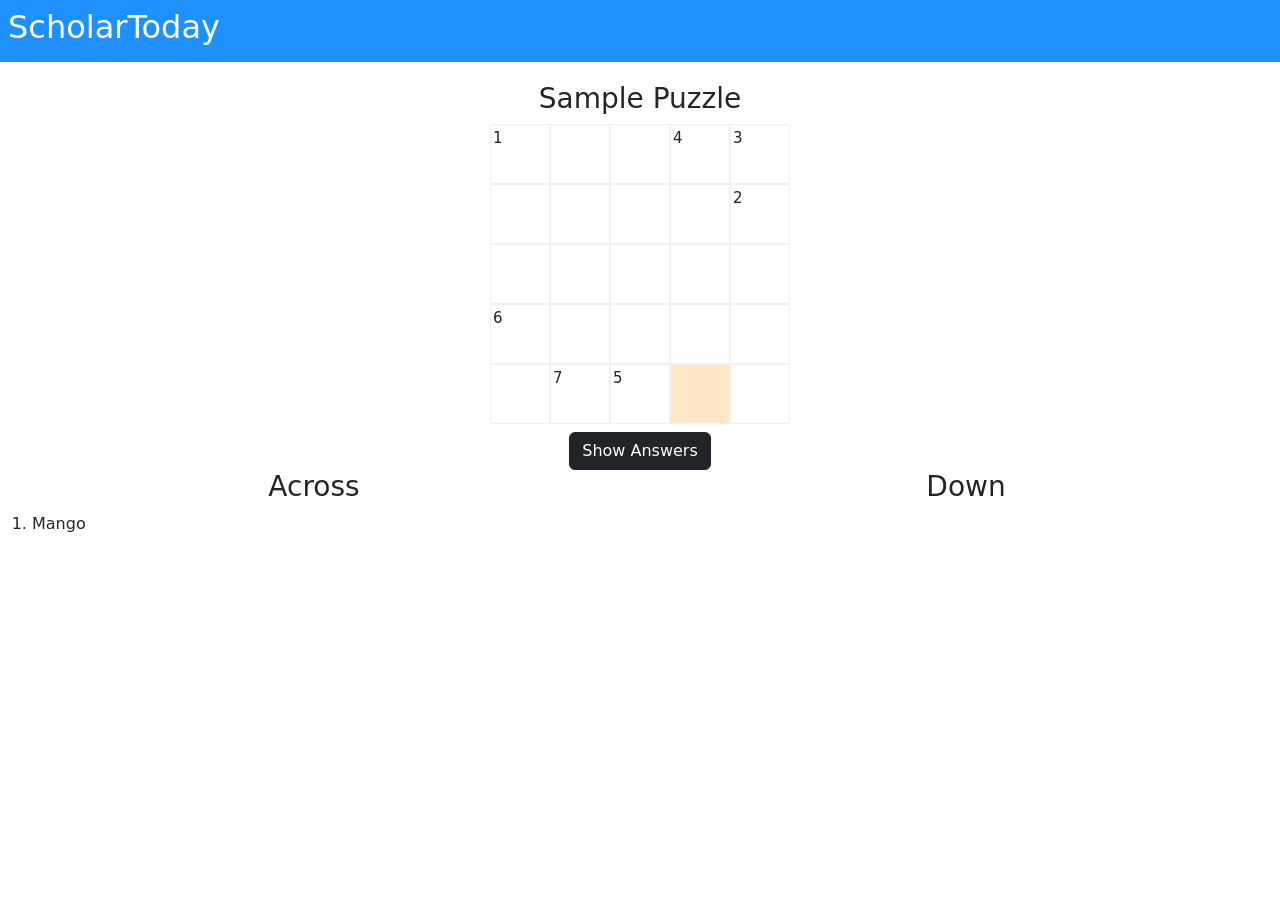
==== index.html @ 265128e6 "tenth commit" ====
<!DOCTYPE html>
<html>
    <head>
        <title>KRC</title>
        <link rel="stylesheet" href="home.css" type="text/css">
  <meta charset="utf-8">
  <meta name="viewport" content="width=device-width, initial-scale=1">
  <link href="https://cdn.jsdelivr.net/npm/bootstrap@5.1.2/dist/css/bootstrap.min.css" rel="stylesheet">
  <script src="https://cdn.jsdelivr.net/npm/bootstrap@5.1.2/dist/js/bootstrap.bundle.min.js"></script>
    </head>
    <body style="padding: 0;">
        <div class="header  p-2 text-white" >
            <h2>ScholarToday</h2>
        </div>
        <div id="puzzle" >
            <div id="title"  style="margin: auto;">
                <center><h3>Sample Puzzle</h3></center>
            </div>
            <div id="box-container" style="margin: auto;">

            </div>
            <div>
                <center>
                    <button class="btn btn-dark mt-2" onclick="fill()">Show Answers</button>
                </center>
            </div>
        </div>
        <div class="row">
            <div class="col">
                <div>
                    <center><h3>Across</h3></center>
                </div>
                <div>
                    <ol>
                        <li>Mango</li>
                    </ol>
                </div>
            </div>
            <div class="col">
                <div>
                    <center><h3>Down</h3></center>
                </div>
            </div>
        </div>
    </body>
    <script type="text/javascript">
        
        var data=[['c','r','o','s','s'],['o','o','g','o','l'],['u','t','n','u','e'],['g','o','a','l','e'],['h','m','m','-','p']];
        var nums=[[0,0,1],[0,3,4],[0,4,3],[1,4,2],[3,0,6],[4,1,7],[4,2,5]];
        var rows=5;
        var cols=5;
        var correct=1;
        var boxContainer=document.getElementById("box-container");
        var colors=["#ffe7c7","#acddde","#e1f8dc","#fef8dd","#ecafb4","#cddf97"];
        boxContainer.style.width="300px";
        boxContainer.style.height="300px";
        for(var i=0;i<rows;i++)
        {
            let rowdiv=document.createElement("div");
            rowdiv.style.display="flex";   
        for(var j=0;j<cols;j++)
        {
            let coldiv=document.createElement("div");
            let input=document.createElement("input");
            let span=document.createElement("span");
            span.style.fontSize="15px";
            span.style.position="absolute";
            span.style.left="2px";
            span.style.top="2px";
            coldiv.style.border="1px solid #f1f1f1";
            span.style.width="20px";
            span.style.height="20px";
            coldiv.style.width=(boxContainer.style.width.slice(0,3)/cols)+"px";
            coldiv.style.height=(boxContainer.style.height.slice(0,3)/rows)+"px";
            span.style.position="absolute";
            span.style.right="2px";
            span.style.bottom="2px";
            input.style.width="100%";
            input.style.border="none";
            input.setAttribute("type","text");
            input.setAttribute("onclick","this.select()");
            if(data[i][j]=='-')
            {
                let color= colors[Math.floor((Math.random() * 6) + 0)];
                coldiv.style.backgroundColor=color;
                input.setAttribute("disabled","true");
                input.style.backgroundColor=color;
            }
            else 
            {
                //input.value=data[i][j];
                //span.innerText="1";
                input.setAttribute("required","true");
                input.style.backgroundColor="white";
                
            }
            for(var c=0;c<nums.length;c++)
            {
                if(nums[c][0]==i && nums[c][1]==j )
                {
                    span.innerText=nums[c][2];

                }
            }
            coldiv.style.fontSize="20px";
            coldiv.style.position="relative";
            coldiv.style.padding="15px";
            coldiv.appendChild(span);
            coldiv.appendChild(input);
            coldiv.setAttribute("class","colbox");
            
            input.setAttribute("maxlength","1");
            input.setAttribute("minlength","1");
            input.setAttribute("onchange","checkbox(this,"+i+","+j+")");
            rowdiv.appendChild(coldiv);

        }
        boxContainer.appendChild(rowdiv);
        }
        // center=document.createElement("center");
        // button=document.createElement("button");
        // center.appendChild(button);
        // button.innerText="Submit Answers";
        // button.style.margin="20px 0px";
        // button.style.backgroundColor="black";
        // button.style.color="white";
        // button.style.border="none";
        // button.style.padding="10px";
        // button.style.borderRadius="15px";
        // button.style.display="none";
        // button.setAttribute("type","submit");
        //button.onclick=checkanswers()
        //boxContainer.appendChild(center);
        
        function checkbox(ele,x,y)
        {
            let v=ele.value.toLowerCase()
            if(v !=data[x][y])
            {
                ele.parentNode.style.backgroundColor="red";
                ele.parentNode.style.color="white";
                ele.style.backgroundColor="red";
                ele.style.color="white";
                correct=0;

            }
            else 
            {
                ele.parentNode.style.backgroundColor="green";
                ele.parentNode.style.color="white";
                ele.style.backgroundColor="green";
                ele.style.color="white";
                correct=1;

            }
            ele.value=v;
        }
        function fill()
        {
            let rownodes = boxContainer.childNodes;
            // console.log(rownodes.innerHTML);
            // console.log(rownodes[5]);
            // console.log(rownodes[5].childNodes);
            // colnodes=rownodes[5].childNodes;
            // console.log(colnodes[0]);
            for(var i=0;i<rows+1;i++)
            {
                
                let colnodes=rownodes[i+1].childNodes;
                for(var j=0;j<cols;j++)
                {
                    spaninputNode=colnodes[j].childNodes;
                    if(data[i][j] != "-")
                    {
                        spaninputNode[1].value=data[i][j];
                    }
                    
                }
            }
        }
        // setInterval(()=>{
        //     console.log(correct);
        //     if(correct==0)
        // {
        // button.style.display="none";

        // }
        // else{
        //     button.style.display="block";

        // }
        // },1000);
        
        // function checkanswers()
        // {
        //     var t=0,f=0;
        //     for(var i=0;i<rows;i++)
        //     {
        //         for(var j=0;j<cols;j++)
        //         {
        //             if(data[i][j]=="-")
        //             {
        //                 continue;
        //             }
        //             else 
        //             {

        //             }
        //         }
        //     }
        // }
    </script>
</html>
---- home.css ----
@media screen and (max-width:768px)
{
    
.header
{
/* box-shadow: 0px 10px #f3f3f3; */
background-color: #00b8e6;
width: 100%;
}
}
.header
{
/* box-shadow: 0px 10px #f3f3f3; */
background-color: dodgerblue;
width: 100%;
}
.rows
{
    display: flex;

}
#box-container
{

}
#puzzle
{
    padding-top: 20px;
}
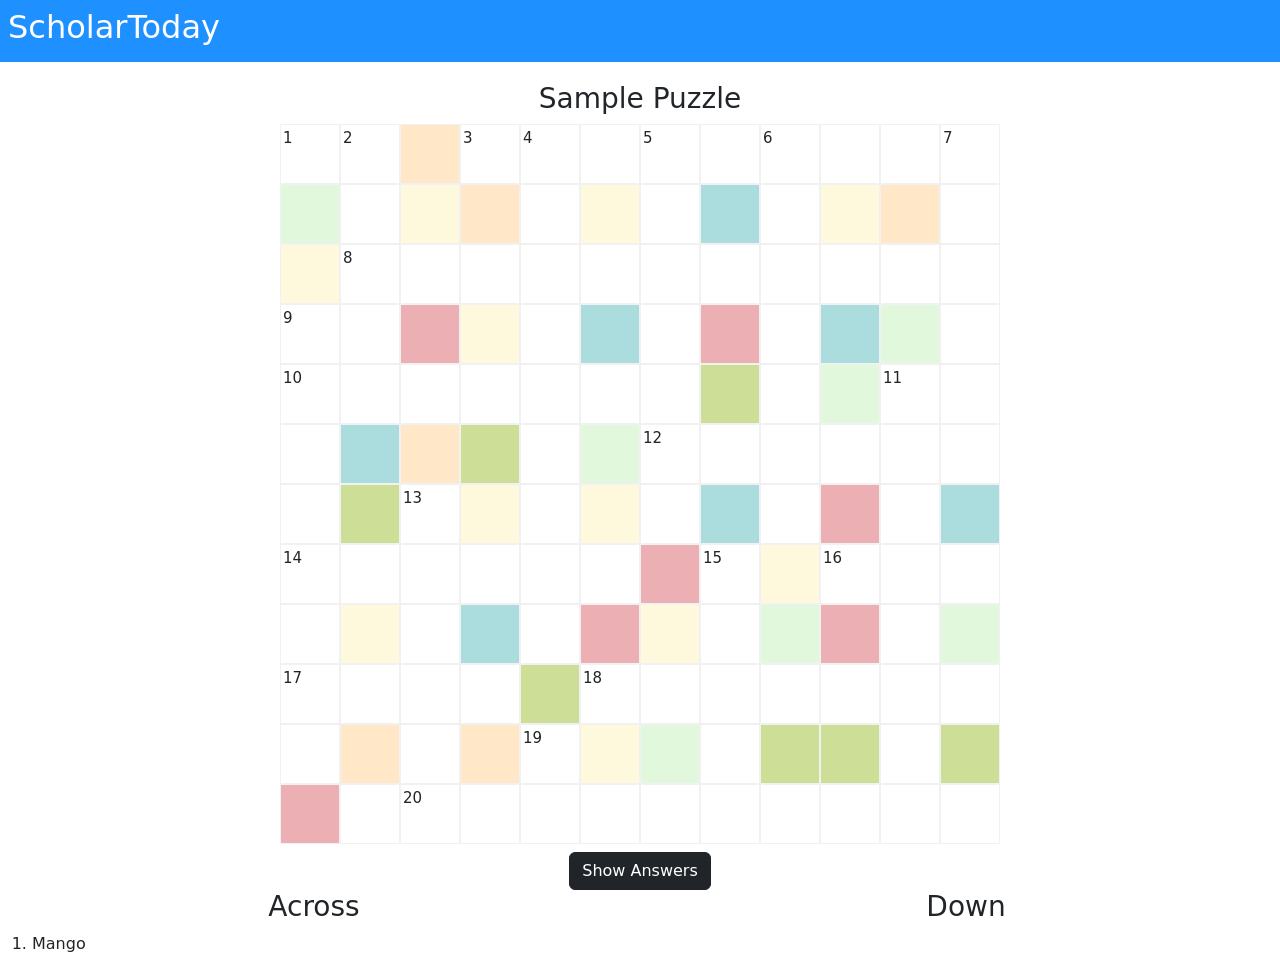
==== commit 1b397d19: "11 commit" ====
--- a/index.html
+++ b/index.html
@@ -12,19 +12,24 @@
         <div class="header  p-2 text-white" >
             <h2>ScholarToday</h2>
         </div>
-        <div id="puzzle" >
+        <form id="puzzle" >
             <div id="title"  style="margin: auto;">
                 <center><h3>Sample Puzzle</h3></center>
             </div>
             <div id="box-container" style="margin: auto;">
 
             </div>
+            <!-- <div>
+                <center>
+                    <button class="btn btn-dark mt-2" type="button" onclick="checkanswers()">Submit Answers</button>
+                </center>
+            </div> -->
             <div>
                 <center>
-                    <button class="btn btn-dark mt-2" onclick="fill()">Show Answers</button>
+                    <button  type="button" class="btn btn-dark mt-2" onclick="fill()">Show Answers</button>
                 </center>
             </div>
-        </div>
+        </form>
         <div class="row">
             <div class="col">
                 <div>
@@ -45,15 +50,16 @@
     </body>
     <script type="text/javascript">
         
-        var data=[['c','r','o','s','s'],['o','o','g','o','l'],['u','t','n','u','e'],['g','o','a','l','e'],['h','m','m','-','p']];
-        var nums=[[0,0,1],[0,3,4],[0,4,3],[1,4,2],[3,0,6],[4,1,7],[4,2,5]];
-        var rows=5;
-        var cols=5;
+        var data=[['a','s','-','h','o','s','p','i','t','a','l','s'],['-','c','-','-','p','-','a','-','h','-','-','i'],['-','a','n','a','e','s','t','h','e','t','i','c'],['o','r','-','-','r','-','i','-','a','-','-','k'],['i','s','o','l','a','t','e','-','t','-','m'],['n','-','-','-','t','-','n','u','r','s','e','s'],['t','-','s','-','i','-','t','-','e','-','d','-'],['m','a','t','r','o','n','-','s','-','f','i','t'],['e','-','i','-','n','-','-','e','-','-','c','-'],['n','o','t','e','-','c','h','r','o','n','i','c'],['t','-','c','-','o','-','-','u','-','-','n','-'],['-','t','h','e','r','m','o','m','e','t','e','r']];
+        var nums=[[0,0,1],[0,1,2],[0,3,3],[0,4,4],[0,6,5],[0,8,6],[0,11,7],[2,1,8],[3,0,9],[4,0,10],[4,10,11],[5,6,12],[6,2,13],[7,0,14],[7,7,15],[7,9,16],[9,0,17],[9,5,18],[10,4,19],[11,2,20]];
+
+        var rows=12;
+        var cols=12;
         var correct=1;
         var boxContainer=document.getElementById("box-container");
         var colors=["#ffe7c7","#acddde","#e1f8dc","#fef8dd","#ecafb4","#cddf97"];
-        boxContainer.style.width="300px";
-        boxContainer.style.height="300px";
+        boxContainer.style.width="720px";
+        boxContainer.style.height="720px";
         for(var i=0;i<rows;i++)
         {
             let rowdiv=document.createElement("div");
@@ -88,8 +94,6 @@
             }
             else 
             {
-                //input.value=data[i][j];
-                //span.innerText="1";
                 input.setAttribute("required","true");
                 input.style.backgroundColor="white";
                 
@@ -117,21 +121,6 @@
         }
         boxContainer.appendChild(rowdiv);
         }
-        // center=document.createElement("center");
-        // button=document.createElement("button");
-        // center.appendChild(button);
-        // button.innerText="Submit Answers";
-        // button.style.margin="20px 0px";
-        // button.style.backgroundColor="black";
-        // button.style.color="white";
-        // button.style.border="none";
-        // button.style.padding="10px";
-        // button.style.borderRadius="15px";
-        // button.style.display="none";
-        // button.setAttribute("type","submit");
-        //button.onclick=checkanswers()
-        //boxContainer.appendChild(center);
-        
         function checkbox(ele,x,y)
         {
             let v=ele.value.toLowerCase()
@@ -158,11 +147,6 @@
         function fill()
         {
             let rownodes = boxContainer.childNodes;
-            // console.log(rownodes.innerHTML);
-            // console.log(rownodes[5]);
-            // console.log(rownodes[5].childNodes);
-            // colnodes=rownodes[5].childNodes;
-            // console.log(colnodes[0]);
             for(var i=0;i<rows+1;i++)
             {
                 
@@ -178,35 +162,36 @@
                 }
             }
         }
-        // setInterval(()=>{
-        //     console.log(correct);
-        //     if(correct==0)
-        // {
-        // button.style.display="none";
-
-        // }
-        // else{
-        //     button.style.display="block";
-
-        // }
-        // },1000);
         
         // function checkanswers()
         // {
-        //     var t=0,f=0;
-        //     for(var i=0;i<rows;i++)
+        //     let fl=0;
+        //     let rownodes = boxContainer.childNodes;
+            
+        //     for(var i=1;i<=rows;i++)
         //     {
+                
+        //         let colnodes=rownodes[i].childNodes;
         //         for(var j=0;j<cols;j++)
         //         {
-        //             if(data[i][j]=="-")
+        //             spaninputNode=colnodes[j].childNodes;
+        //             if(data[i-1][j] != "-")
         //             {
-        //                 continue;
+        //                 if(spaninputNode[1].value!=data[i-1][j])
+        //                 {
+        //                     fl=1;
+        //                 }
         //             }
-        //             else 
-        //             {
-
-        //             }
+                    
         //         }
+        //     }
+        //     if(fl==1)
+        //     {
+        //         alert("All answers are not correct");
+        //     }
+        //     else 
+        //     {
+        //         alert("All answers are correct");
         //     }
         // }
     </script>
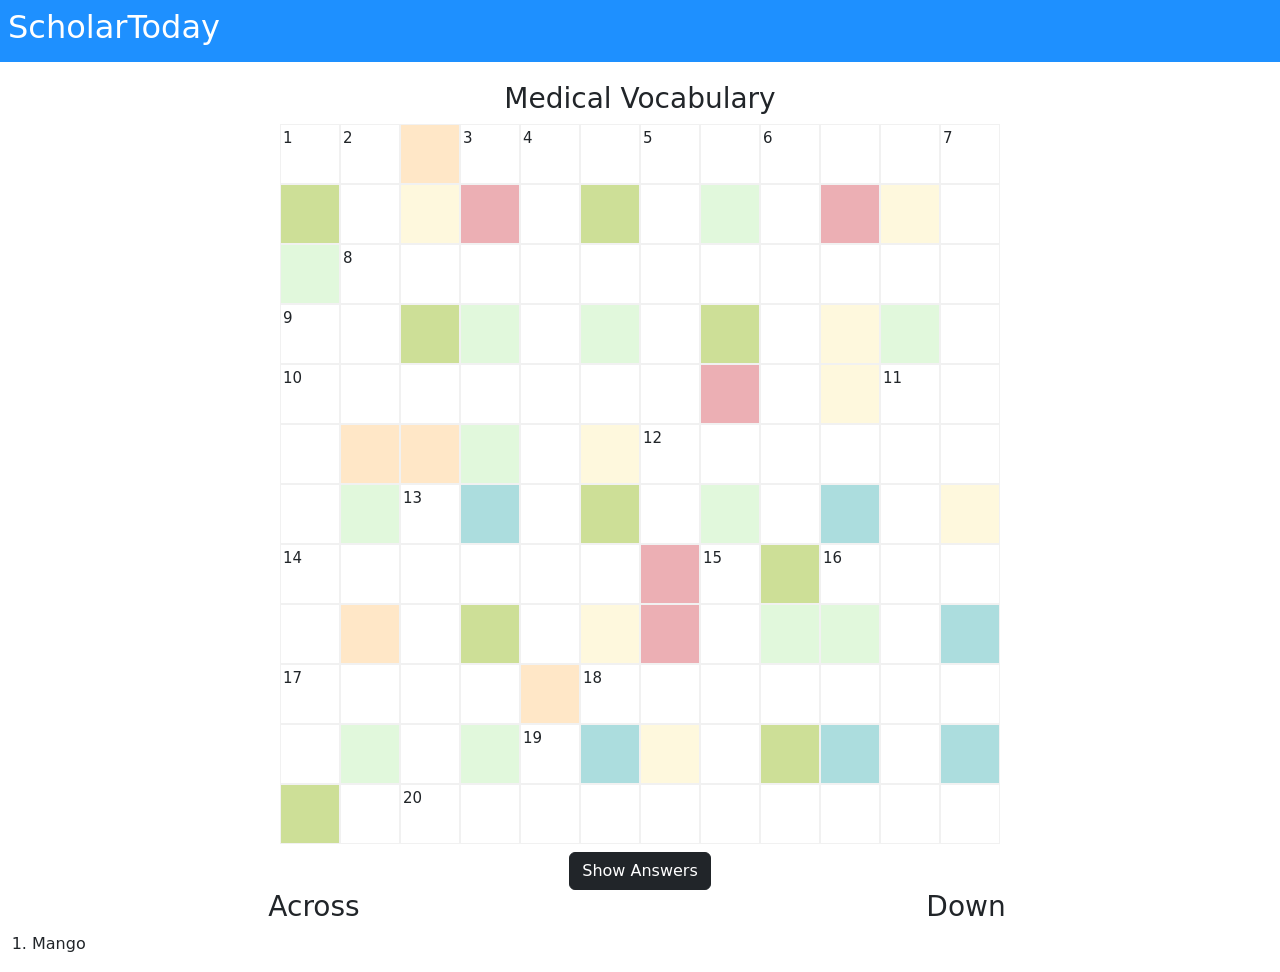
==== commit 96d4e680: "12 commit" ====
--- a/index.html
+++ b/index.html
@@ -12,9 +12,9 @@
         <div class="header  p-2 text-white" >
             <h2>ScholarToday</h2>
         </div>
-        <form id="puzzle" >
+        <form id="puzzle" style="width:100%;overflow-x: scroll;">
             <div id="title"  style="margin: auto;">
-                <center><h3>Sample Puzzle</h3></center>
+                <center><h3>Medical Vocabulary</h3></center>
             </div>
             <div id="box-container" style="margin: auto;">
 
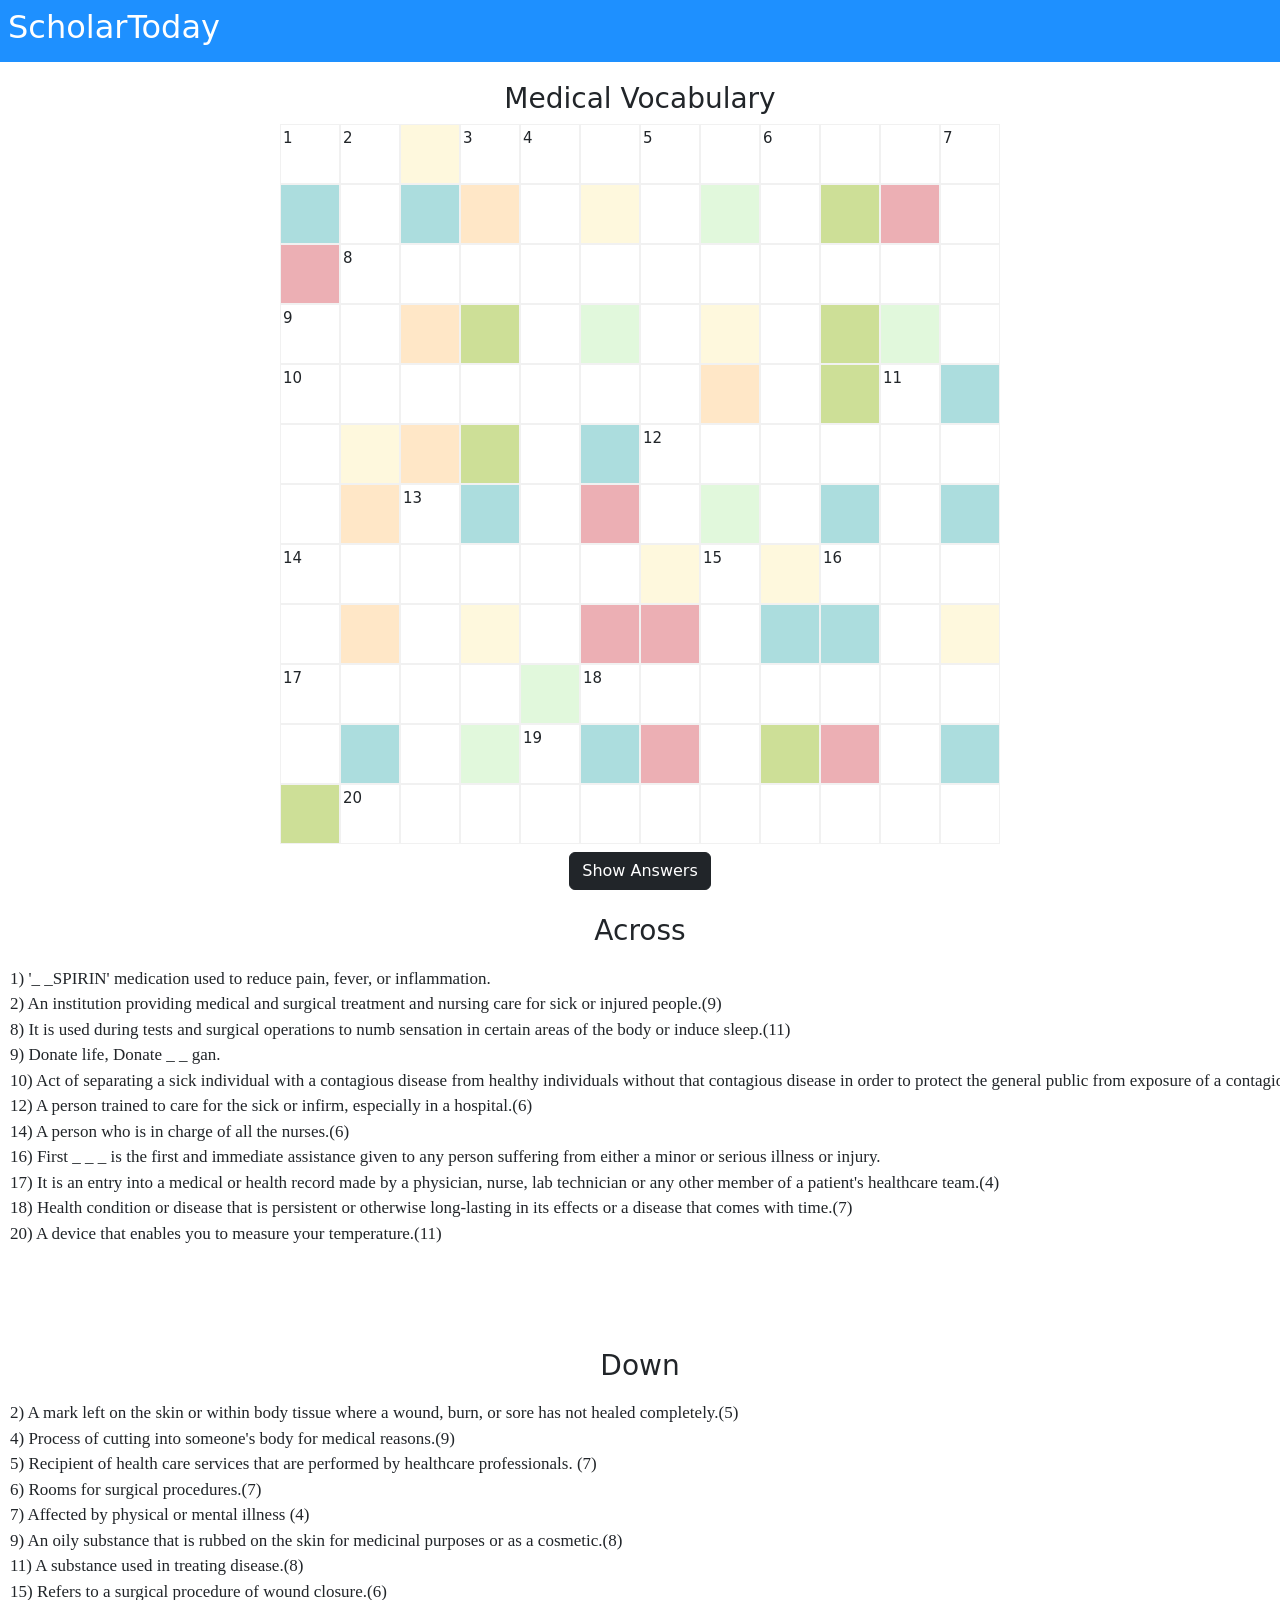
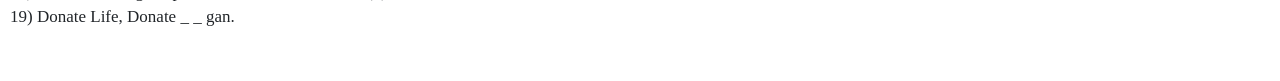
==== commit c67f9b74: "13 commit" ====
--- a/index.html
+++ b/index.html
@@ -28,30 +28,53 @@
                 <center>
                     <button  type="button" class="btn btn-dark mt-2" onclick="fill()">Show Answers</button>
                 </center>
-            </div>
+                
+            </div>
+            <br>
         </form>
         <div class="row">
             <div class="col">
                 <div>
                     <center><h3>Across</h3></center>
                 </div>
-                <div>
-                    <ol>
-                        <li>Mango</li>
-                    </ol>
-                </div>
+                <pre style="padding:10px;font-family:roboto;font-size: 17px;">
+1) '_ _SPIRIN' medication used to reduce pain, fever, or inflammation. 
+2) An institution providing medical and surgical treatment and nursing care for sick or injured people.(9)
+8) It is used during tests and surgical operations to numb sensation in certain areas of the body or induce sleep.(11)
+9) Donate life, Donate _ _ gan.
+10) Act of separating a sick individual with a contagious disease from healthy individuals without that contagious disease in order to protect the general public from exposure of a contagious disease.(7)
+12) A person trained to care for the sick or infirm, especially in a hospital.(6)
+14) A person who is in charge of all the nurses.(6)
+16) First _ _ _ is the first and immediate assistance given to any person suffering from either a minor or serious illness or injury.
+17) It is an entry into a medical or health record made by a physician, nurse, lab technician or any other member of a patient's healthcare team.(4)
+18) Health condition or disease that is persistent or otherwise long-lasting in its effects or a disease that comes with time.(7)
+20) A device that enables you to measure your temperature.(11)
+
+
+                </pre>
             </div>
             <div class="col">
                 <div>
                     <center><h3>Down</h3></center>
                 </div>
+                <pre  style="padding:10px;font-family: roboto;font-size: 17px;">
+2) A mark left on the skin or within body tissue where a wound, burn, or sore has not healed completely.(5)
+4) Process of cutting into someone's body for medical reasons.(9)
+5) Recipient of health care services that are performed by healthcare professionals. (7)
+6) Rooms for surgical procedures.(7)
+7) Affected by physical or mental illness (4)
+9) An oily substance that is rubbed on the skin for medicinal purposes or as a cosmetic.(8)
+11) A substance used in treating disease.(8)
+15) Refers to a surgical procedure of wound closure.(6)
+19) Donate Life, Donate _ _ gan.
+                </pre>
             </div>
         </div>
     </body>
     <script type="text/javascript">
         
-        var data=[['a','s','-','h','o','s','p','i','t','a','l','s'],['-','c','-','-','p','-','a','-','h','-','-','i'],['-','a','n','a','e','s','t','h','e','t','i','c'],['o','r','-','-','r','-','i','-','a','-','-','k'],['i','s','o','l','a','t','e','-','t','-','m'],['n','-','-','-','t','-','n','u','r','s','e','s'],['t','-','s','-','i','-','t','-','e','-','d','-'],['m','a','t','r','o','n','-','s','-','f','i','t'],['e','-','i','-','n','-','-','e','-','-','c','-'],['n','o','t','e','-','c','h','r','o','n','i','c'],['t','-','c','-','o','-','-','u','-','-','n','-'],['-','t','h','e','r','m','o','m','e','t','e','r']];
-        var nums=[[0,0,1],[0,1,2],[0,3,3],[0,4,4],[0,6,5],[0,8,6],[0,11,7],[2,1,8],[3,0,9],[4,0,10],[4,10,11],[5,6,12],[6,2,13],[7,0,14],[7,7,15],[7,9,16],[9,0,17],[9,5,18],[10,4,19],[11,2,20]];
+        var data=[['a','s','-','h','o','s','p','i','t','a','l','s'],['-','c','-','-','p','-','a','-','h','-','-','i'],['-','a','n','a','e','s','t','h','e','t','i','c'],['o','r','-','-','r','-','i','-','a','-','-','k'],['i','s','o','l','a','t','e','-','t','-','m','-'],['n','-','-','-','t','-','n','u','r','s','e','s'],['t','-','s','-','i','-','t','-','e','-','d','-'],['m','a','t','r','o','n','-','s','-','f','i','t'],['e','-','i','-','n','-','-','e','-','-','c','-'],['n','o','t','e','-','c','h','r','o','n','i','c'],['t','-','c','-','o','-','-','u','-','-','n','-'],['-','t','h','e','r','m','o','m','e','t','e','r']];
+        var nums=[[0,0,1],[0,1,2],[0,3,3],[0,4,4],[0,6,5],[0,8,6],[0,11,7],[2,1,8],[3,0,9],[4,0,10],[4,10,11],[5,6,12],[6,2,13],[7,0,14],[7,7,15],[7,9,16],[9,0,17],[9,5,18],[10,4,19],[11,1,20]];
 
         var rows=12;
         var cols=12;
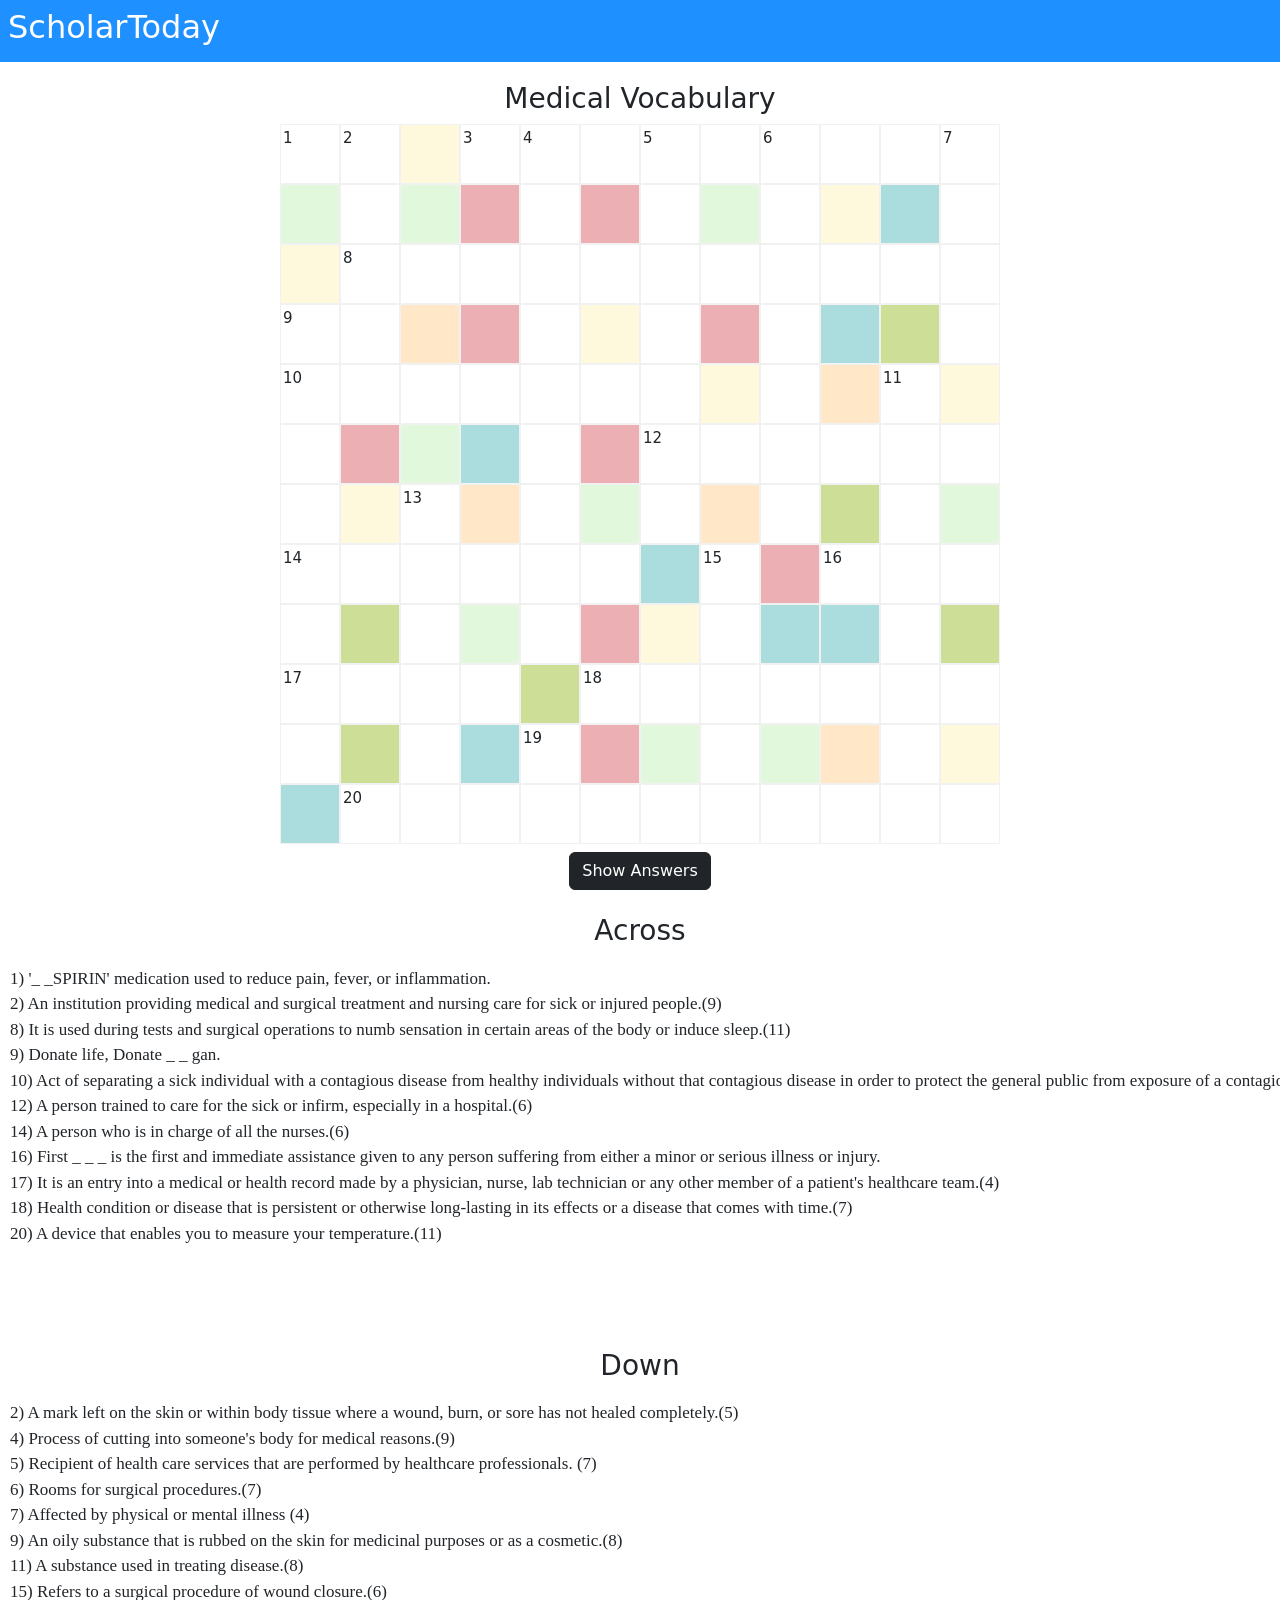
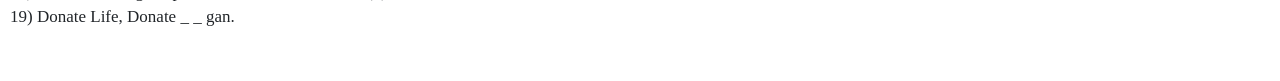
==== commit b73c0e78: "14 commit" ====
--- a/index.html
+++ b/index.html
@@ -1,7 +1,7 @@
 <!DOCTYPE html>
 <html>
     <head>
-        <title>KRC</title>
+        <title>ScholarToday</title>
         <link rel="stylesheet" href="home.css" type="text/css">
   <meta charset="utf-8">
   <meta name="viewport" content="width=device-width, initial-scale=1">
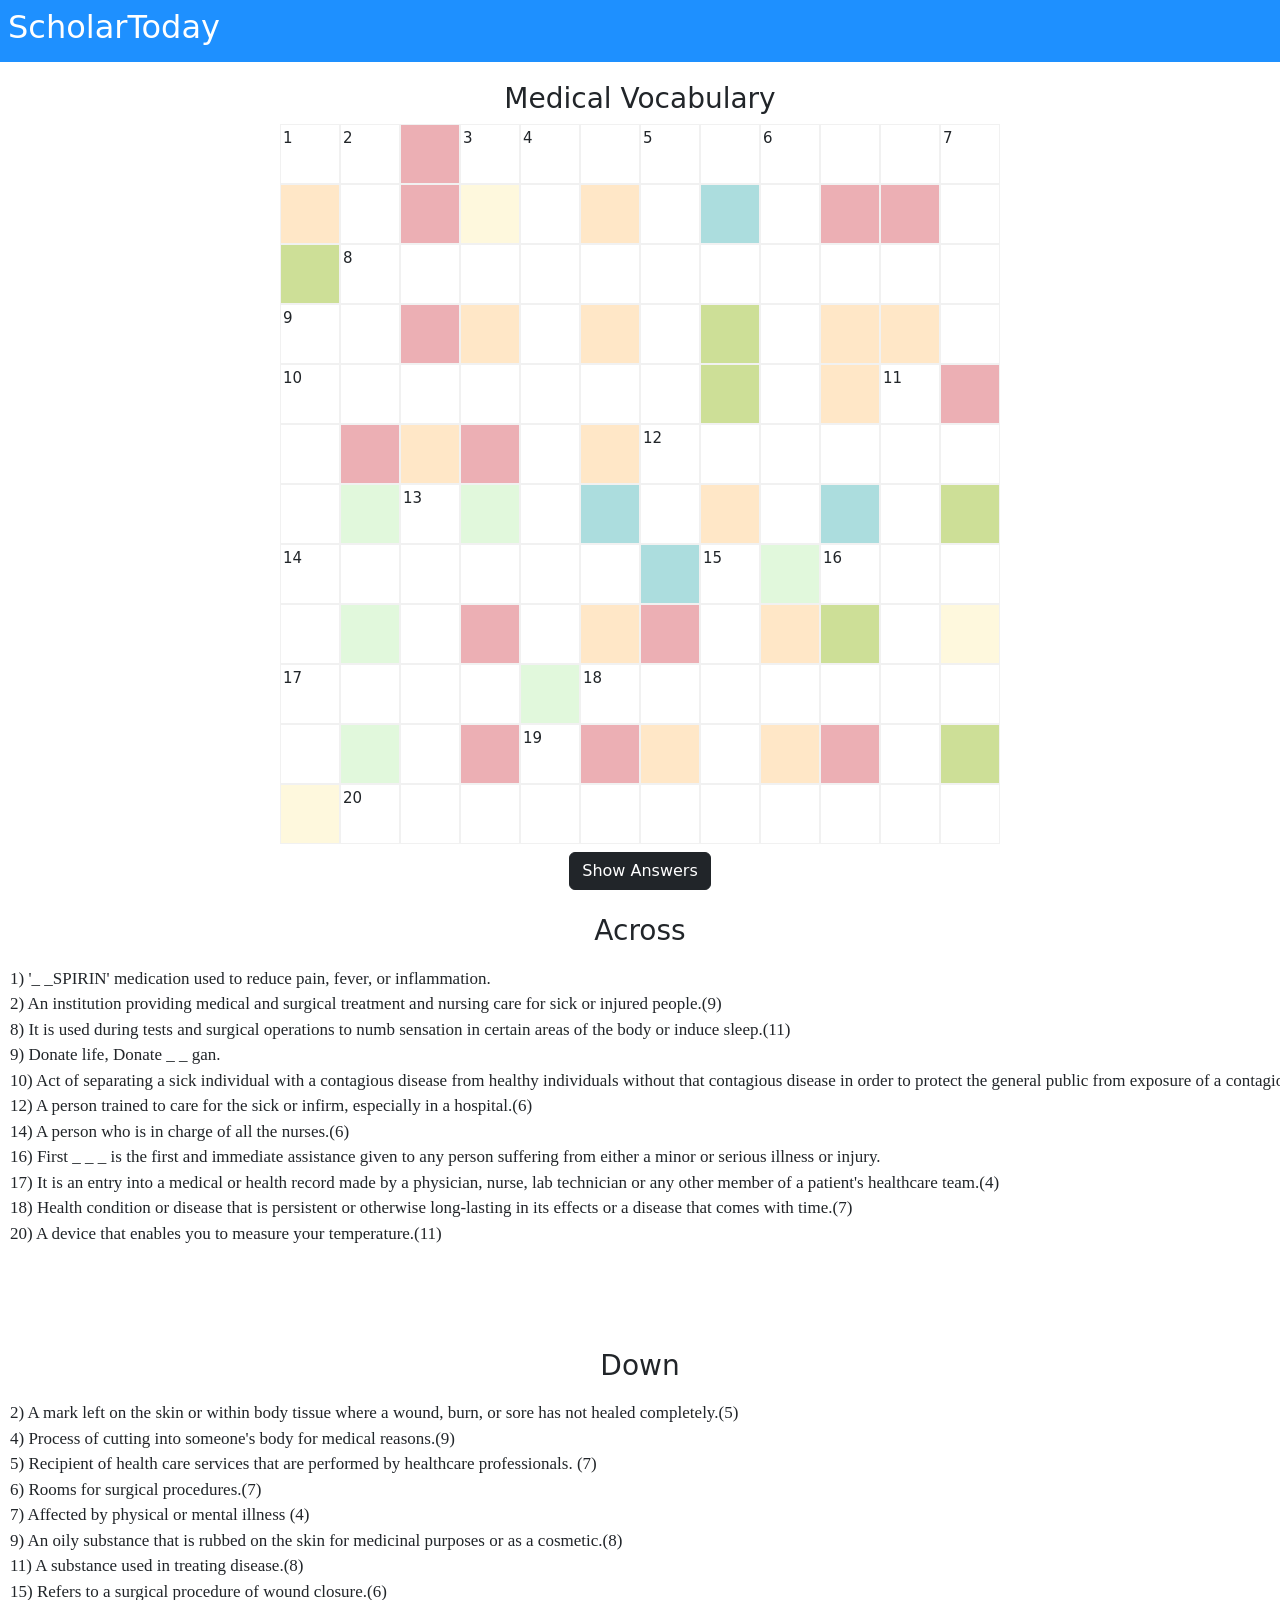
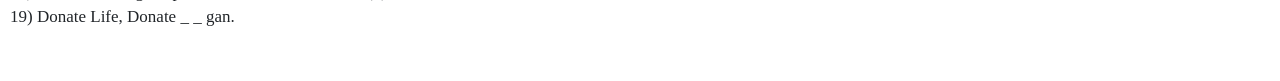
==== commit 13e7d799: "15 commit" ====
--- a/index.html
+++ b/index.html
@@ -73,7 +73,7 @@
     </body>
     <script type="text/javascript">
         
-        var data=[['a','s','-','h','o','s','p','i','t','a','l','s'],['-','c','-','-','p','-','a','-','h','-','-','i'],['-','a','n','a','e','s','t','h','e','t','i','c'],['o','r','-','-','r','-','i','-','a','-','-','k'],['i','s','o','l','a','t','e','-','t','-','m','-'],['n','-','-','-','t','-','n','u','r','s','e','s'],['t','-','s','-','i','-','t','-','e','-','d','-'],['m','a','t','r','o','n','-','s','-','f','i','t'],['e','-','i','-','n','-','-','e','-','-','c','-'],['n','o','t','e','-','c','h','r','o','n','i','c'],['t','-','c','-','o','-','-','u','-','-','n','-'],['-','t','h','e','r','m','o','m','e','t','e','r']];
+        var data=[['a','s','-','h','o','s','p','i','t','a','l','s'],['-','c','-','-','p','-','a','-','h','-','-','i'],['-','a','n','a','e','s','t','h','e','t','i','c'],['o','r','-','-','r','-','i','-','a','-','-','k'],['i','s','o','l','a','t','e','-','t','-','m','-'],['n','-','-','-','t','-','n','u','r','s','e','s'],['t','-','s','-','i','-','t','-','e','-','d','-'],['m','a','t','r','o','n','-','s','-','a','i','d'],['e','-','i','-','n','-','-','e','-','-','c','-'],['n','o','t','e','-','c','h','r','o','n','i','c'],['t','-','c','-','o','-','-','u','-','-','n','-'],['-','t','h','e','r','m','o','m','e','t','e','r']];
         var nums=[[0,0,1],[0,1,2],[0,3,3],[0,4,4],[0,6,5],[0,8,6],[0,11,7],[2,1,8],[3,0,9],[4,0,10],[4,10,11],[5,6,12],[6,2,13],[7,0,14],[7,7,15],[7,9,16],[9,0,17],[9,5,18],[10,4,19],[11,1,20]];
 
         var rows=12;
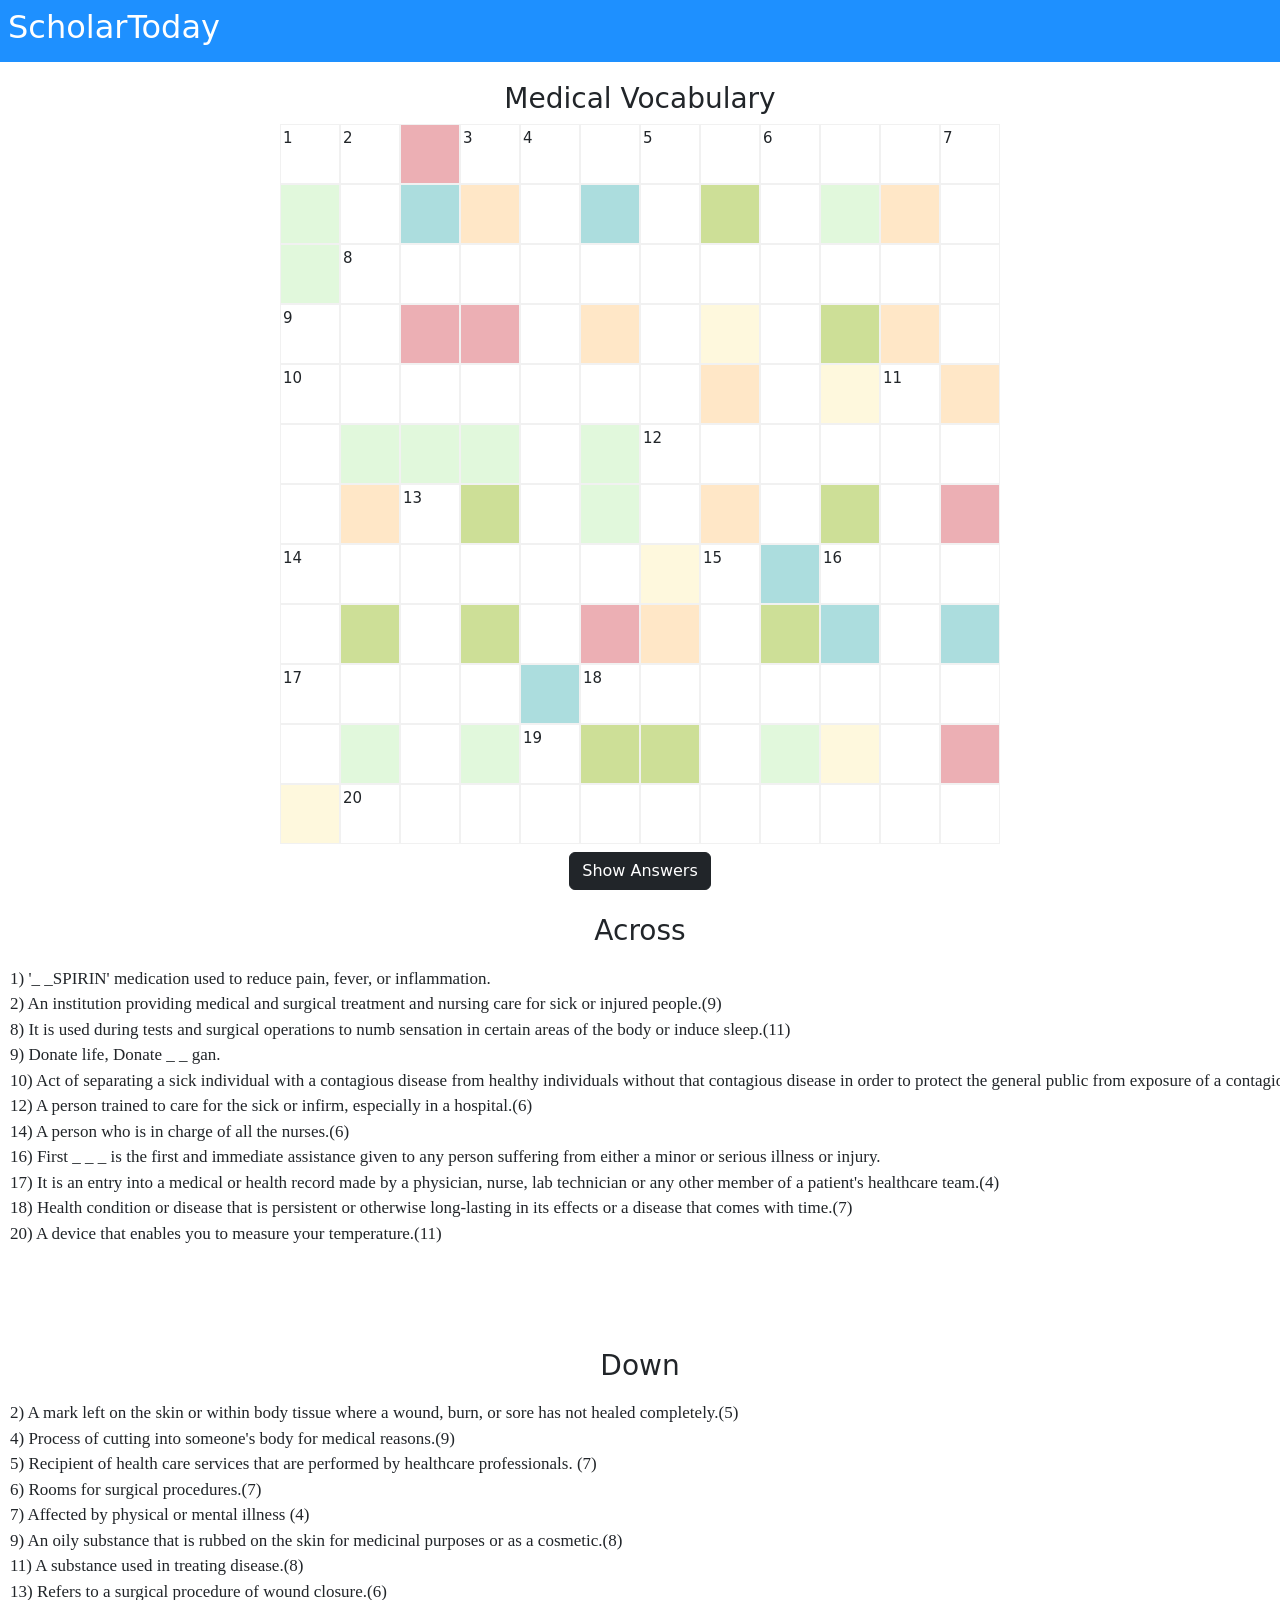
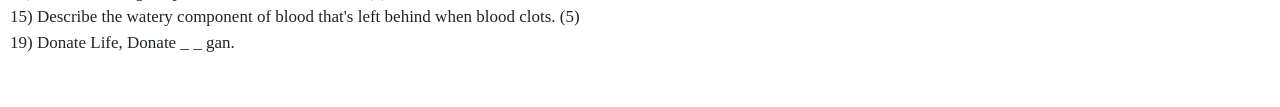
==== commit 8ea55c67: "16 commit" ====
--- a/index.html
+++ b/index.html
@@ -65,7 +65,8 @@
 7) Affected by physical or mental illness (4)
 9) An oily substance that is rubbed on the skin for medicinal purposes or as a cosmetic.(8)
 11) A substance used in treating disease.(8)
-15) Refers to a surgical procedure of wound closure.(6)
+13) Refers to a surgical procedure of wound closure.(6)
+15) Describe the watery component of blood that's left behind when blood clots. (5)
 19) Donate Life, Donate _ _ gan.
                 </pre>
             </div>
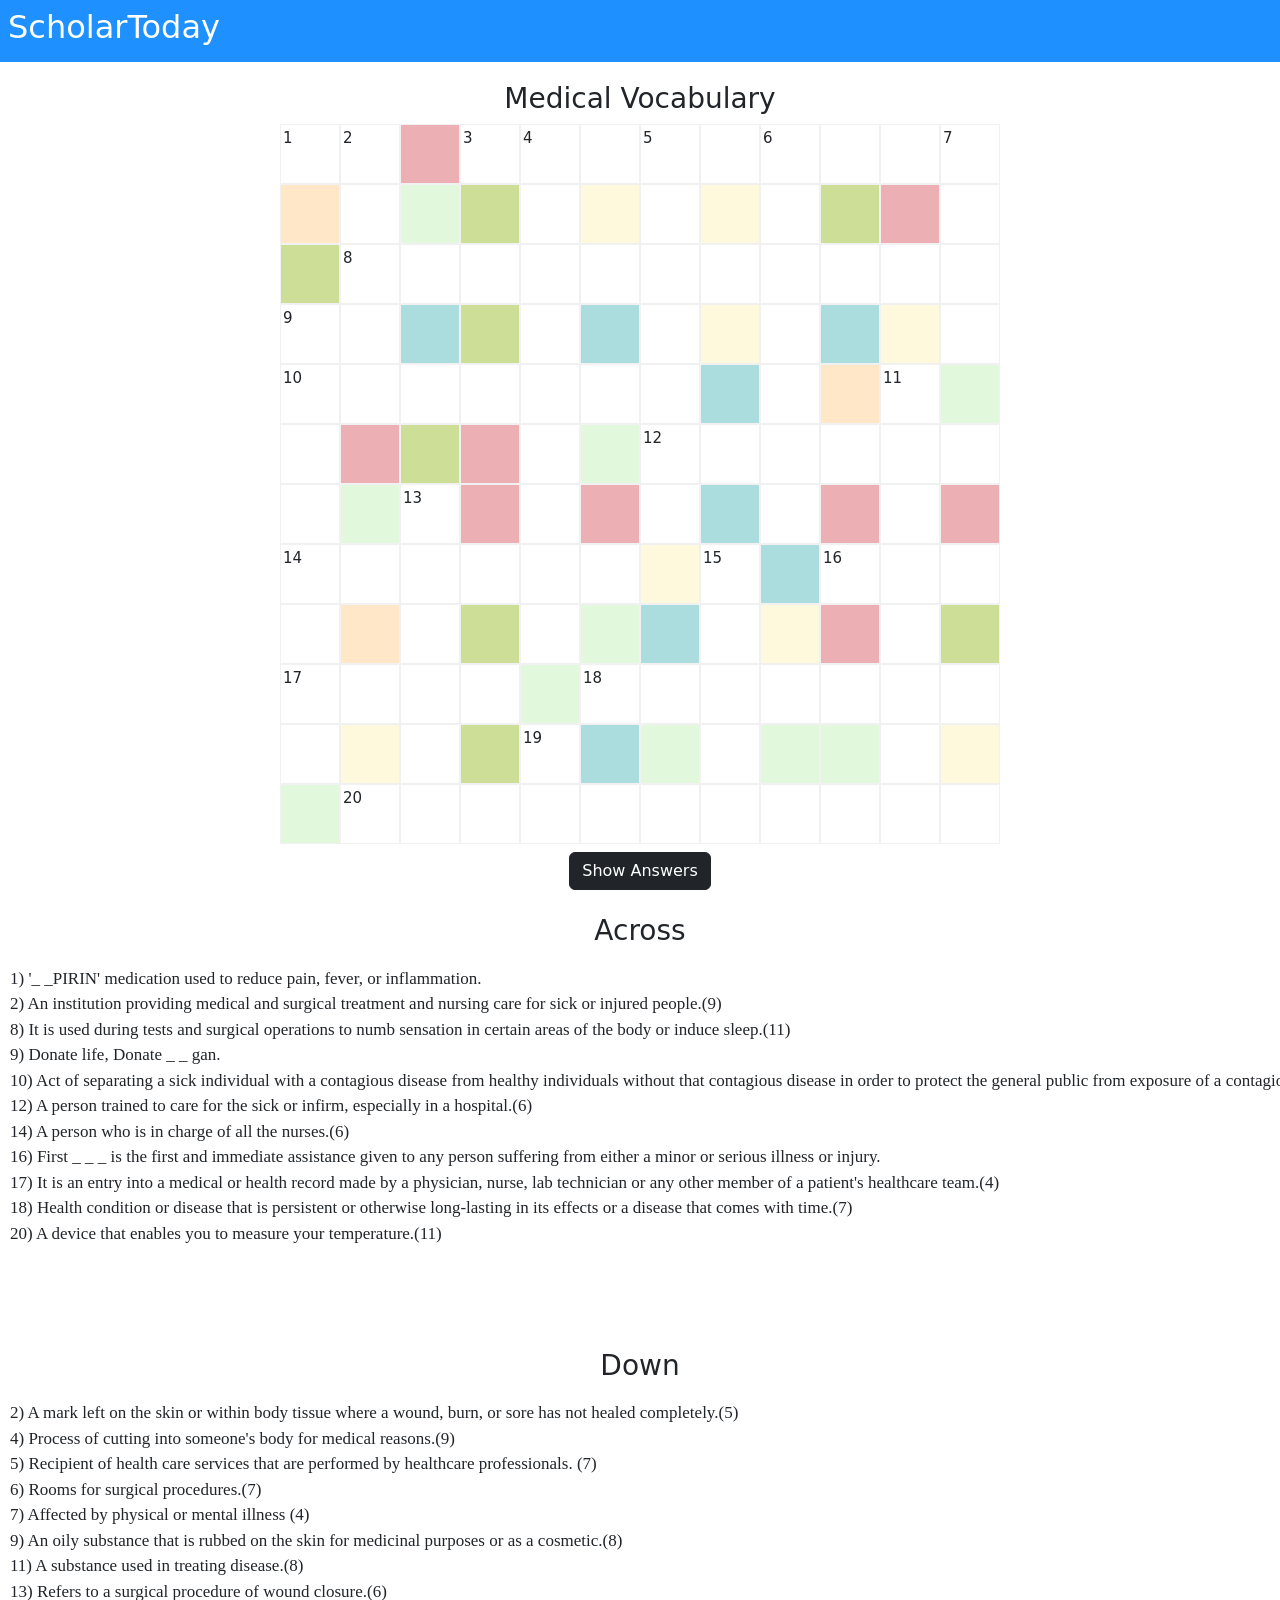
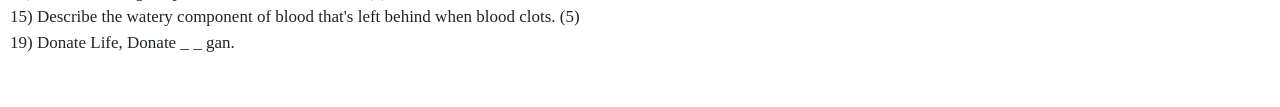
==== commit 2a91aa72: "17 commit" ====
--- a/index.html
+++ b/index.html
@@ -38,7 +38,7 @@
                     <center><h3>Across</h3></center>
                 </div>
                 <pre style="padding:10px;font-family:roboto;font-size: 17px;">
-1) '_ _SPIRIN' medication used to reduce pain, fever, or inflammation. 
+1) '_ _PIRIN' medication used to reduce pain, fever, or inflammation. 
 2) An institution providing medical and surgical treatment and nursing care for sick or injured people.(9)
 8) It is used during tests and surgical operations to numb sensation in certain areas of the body or induce sleep.(11)
 9) Donate life, Donate _ _ gan.
